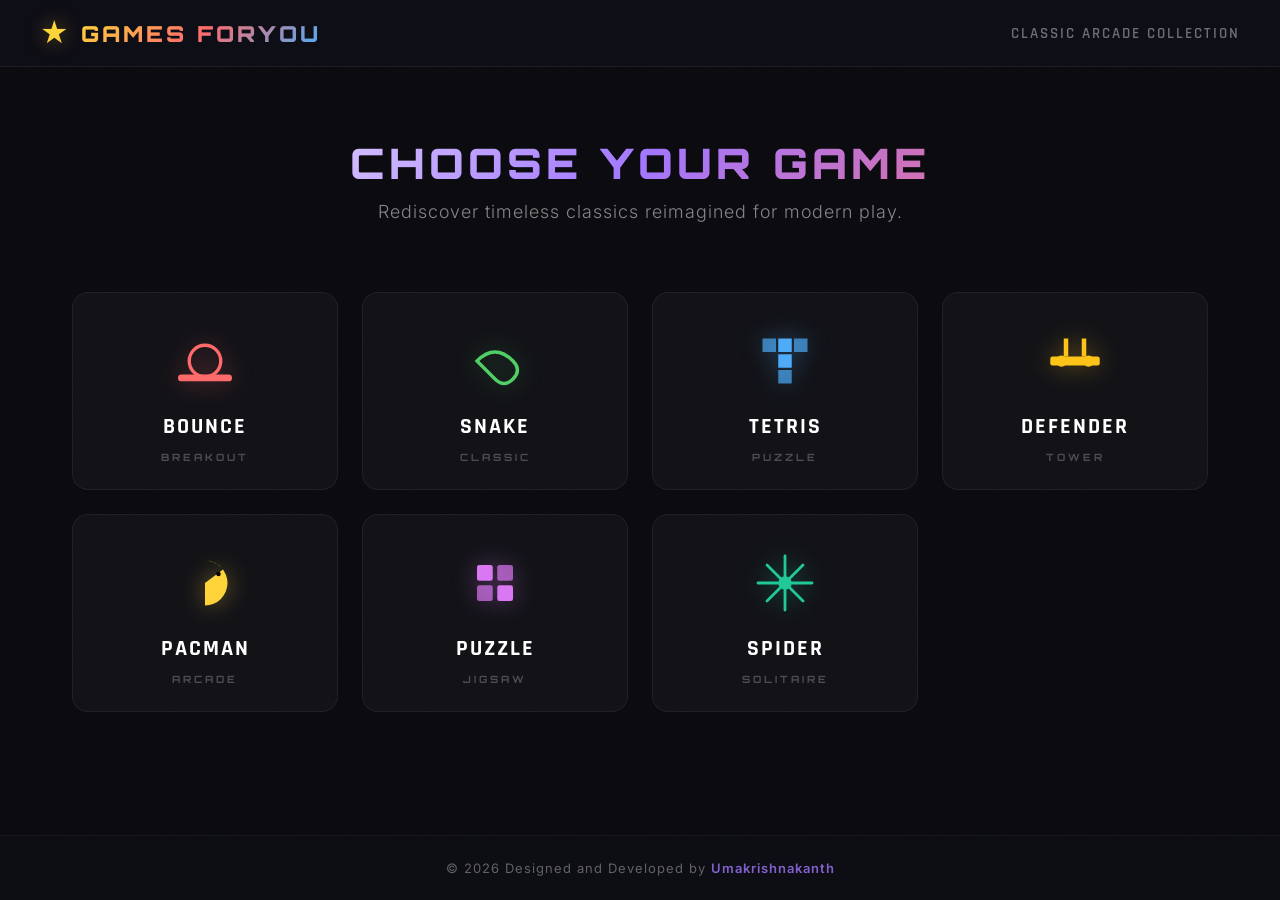
==== index.html @ 861fe123 "Move files from ukkgames/ to root" ====
<!DOCTYPE html>
<html lang="en">
<head>
    <meta charset="utf-8" />
    <meta name="viewport" content="width=device-width, initial-scale=1.0" />
    <title>Games Foryou</title>
    <link rel="icon" type="image/svg+xml" href="data:image/svg+xml,%3Csvg xmlns='http://www.w3.org/2000/svg' viewBox='0 0 100 100'%3E%3Crect x='12' y='30' width='76' height='46' rx='12' fill='%230a0a0f' stroke='%23ffd43b' stroke-width='4'/%3E%3Ccircle cx='32' cy='53' r='10' fill='none' stroke='%23ff6b6b' stroke-width='3'/%3E%3Ccircle cx='68' cy='53' r='10' fill='none' stroke='%234dabf7' stroke-width='3'/%3E%3Cpath d='M44 53 L56 53' stroke='%23ffd43b' stroke-width='3' stroke-linecap='round'/%3E%3Crect x='22' y='76' width='6' height='10' rx='2' fill='%234dabf7'/%3E%3Crect x='42' y='76' width='6' height='10' rx='2' fill='%23ff6b6b'/%3E%3Crect x='52' y='76' width='6' height='10' rx='2' fill='%23ff6b6b'/%3E%3Crect x='72' y='76' width='6' height='10' rx='2' fill='%234dabf7'/%3E%3C/svg%3E" />
    <link rel="alternate icon" href="data:image/svg+xml,%3Csvg xmlns='http://www.w3.org/2000/svg' viewBox='0 0 100 100'%3E%3Crect x='12' y='30' width='76' height='46' rx='12' fill='%230a0a0f' stroke='%23ffd43b' stroke-width='4'/%3E%3Ccircle cx='32' cy='53' r='10' fill='none' stroke='%23ff6b6b' stroke-width='3'/%3E%3Ccircle cx='68' cy='53' r='10' fill='none' stroke='%234dabf7' stroke-width='3'/%3E%3Cpath d='M44 53 L56 53' stroke='%23ffd43b' stroke-width='3' stroke-linecap='round'/%3E%3Crect x='22' y='76' width='6' height='10' rx='2' fill='%234dabf7'/%3E%3Crect x='42' y='76' width='6' height='10' rx='2' fill='%23ff6b6b'/%3E%3Crect x='52' y='76' width='6' height='10' rx='2' fill='%23ff6b6b'/%3E%3Crect x='72' y='76' width='6' height='10' rx='2' fill='%234dabf7'/%3E%3C/svg%3E" />
    <link rel="stylesheet" href="style.css" />
    <link rel="preconnect" href="https://fonts.googleapis.com" />
    <link href="https://fonts.googleapis.com/css2?family=Orbitron:wght@400;700;900&family=Rajdhani:wght@500;600;700&family=Inter:wght@300;400;600&display=swap" rel="stylesheet" />
</head>
<body>
    <div class="bg-effects"></div>
    <div class="noise-overlay"></div>

    <header>
        <div class="header-inner">
            <div class="logo">
                <span class="logo-icon">&#9733;</span>
                <h1>Games Foryou</h1>
            </div>
            <p class="tagline">Classic Arcade Collection</p>
        </div>
    </header>

    <main>
        <div class="hero">
            <h2 class="hero-title">Choose Your Game</h2>
            <p class="hero-sub">Rediscover timeless classics reimagined for modern play.</p>
        </div>

        <div class="game-grid" id="gameGrid">
            <a href="#bounce" class="game-card" data-game="bounce" style="--accent:#ff6b6b;">
                <div class="card-bg"></div>
                <div class="card-icon">
                    <svg viewBox="0 0 64 64"><circle cx="32" cy="32" r="14" fill="none" stroke="currentColor" stroke-width="3"/><rect x="8" y="44" width="48" height="6" rx="3" fill="currentColor"/></svg>
                </div>
                <div class="card-content">
                    <h3>Bounce</h3>
                    <span class="card-count">Breakout</span>
                </div>
                <div class="card-glow"></div>
            </a>
            <a href="#snake" class="game-card" data-game="snake" style="--accent:#51cf66;">
                <div class="card-bg"></div>
                <div class="card-icon">
                    <svg viewBox="0 0 64 64"><path d="M16 32 Q32 16 48 32 Q56 40 48 48 Q40 56 32 48 Q24 40 16 32Z" fill="none" stroke="currentColor" stroke-width="3"/></svg>
                </div>
                <div class="card-content">
                    <h3>Snake</h3>
                    <span class="card-count">Classic</span>
                </div>
                <div class="card-glow"></div>
            </a>
            <a href="#tetris" class="game-card" data-game="tetris" style="--accent:#4dabf7;">
                <div class="card-bg"></div>
                <div class="card-icon">
                    <svg viewBox="0 0 64 64"><rect x="12" y="12" width="12" height="12" fill="currentColor" opacity="0.7"/><rect x="26" y="12" width="12" height="12" fill="currentColor"/><rect x="40" y="12" width="12" height="12" fill="currentColor" opacity="0.7"/><rect x="26" y="26" width="12" height="12" fill="currentColor"/><rect x="26" y="40" width="12" height="12" fill="currentColor" opacity="0.7"/></svg>
                </div>
                <div class="card-content">
                    <h3>Tetris</h3>
                    <span class="card-count">Puzzle</span>
                </div>
                <div class="card-glow"></div>
            </a>
            <a href="#defender" class="game-card" data-game="defender" style="--accent:#fcc419;">
                <div class="card-bg"></div>
                <div class="card-icon">
                    <svg viewBox="0 0 64 64"><rect x="10" y="28" width="44" height="8" rx="2" fill="currentColor"/><rect x="22" y="12" width="4" height="16" fill="currentColor"/><rect x="38" y="12" width="4" height="16" fill="currentColor"/><circle cx="20" cy="32" r="4" fill="none" stroke="currentColor" stroke-width="2"/><circle cx="44" cy="32" r="4" fill="none" stroke="currentColor" stroke-width="2"/></svg>
                </div>
                <div class="card-content">
                    <h3>Defender</h3>
                    <span class="card-count">Tower</span>
                </div>
                <div class="card-glow"></div>
            </a>
            <a href="#pacman" class="game-card" data-game="pacman" style="--accent:#ffd43b;">
                <div class="card-bg"></div>
                <div class="card-icon">
                    <svg viewBox="0 0 64 64"><path d="M32 12 A20 20 0 1 1 32 52 L32 32 L48 20 A20 20 0 0 0 32 12Z" fill="currentColor"/><circle cx="44" cy="24" r="2" fill="#000"/></svg>
                </div>
                <div class="card-content">
                    <h3>Pacman</h3>
                    <span class="card-count">Arcade</span>
                </div>
                <div class="card-glow"></div>
            </a>
            <a href="#puzzle" class="game-card" data-game="puzzle" style="--accent:#da77f2;">
                <div class="card-bg"></div>
                <div class="card-icon">
                    <svg viewBox="0 0 64 64"><rect x="16" y="16" width="14" height="14" rx="2" fill="currentColor"/><rect x="34" y="16" width="14" height="14" rx="2" fill="currentColor" opacity="0.7"/><rect x="16" y="34" width="14" height="14" rx="2" fill="currentColor" opacity="0.7"/><rect x="34" y="34" width="14" height="14" rx="2" fill="currentColor"/></svg>
                </div>
                <div class="card-content">
                    <h3>Puzzle</h3>
                    <span class="card-count">Jigsaw</span>
                </div>
                <div class="card-glow"></div>
            </a>
            <a href="#spider" class="game-card" data-game="spider" style="--accent:#20c997;">
                <div class="card-bg"></div>
                <div class="card-icon">
                    <svg viewBox="0 0 64 64"><circle cx="32" cy="32" r="6" fill="currentColor"/><path d="M32 38 L32 56 M32 26 L32 8 M38 32 L56 32 M26 32 L8 32 M36 28 L48 16 M28 36 L16 48 M36 36 L48 48 M28 28 L16 16" stroke="currentColor" stroke-width="2.5" stroke-linecap="round"/></svg>
                </div>
                <div class="card-content">
                    <h3>Spider</h3>
                    <span class="card-count">Solitaire</span>
                </div>
                <div class="card-glow"></div>
            </a>
        </div>

        <div class="game-frame-container" id="gameFrameContainer">
            <div class="frame-header">
                <span class="frame-title" id="gameTitle">Bounce</span>
                <button class="close-frame" id="closeFrame" aria-label="Close game">&times;</button>
            </div>
            <div class="frame-body">
                <div class="frame-spinner" id="frameSpinner">
                    <div class="spinner-ring"></div>
                    <span class="spinner-text">Loading game...</span>
                </div>
                <iframe id="machine" title="Game Frame" name="game-frame"></iframe>
            </div>
        </div>
    </main>

    <footer>
        <p>&copy; 2026 Designed and Developed by <a href="https://github.com/ukk1019-yhat" target="_blank" rel="noopener">Umakrishnakanth</a></p>
    </footer>

    <script>
        document.addEventListener("DOMContentLoaded", () => {
            document.body.classList.add("page-loaded");
        });

        function play(game) {
            const container = document.getElementById("gameFrameContainer");
            const iframe = document.getElementById("machine");
            const title = document.getElementById("gameTitle");
            const spinner = document.getElementById("frameSpinner");
            const cards = document.querySelectorAll(".game-card");
            const hero = document.querySelector(".hero");

            cards.forEach(c => c.classList.remove("active"));
            const activeCard = document.querySelector(`.game-card[data-game="${game}"]`);
            if (activeCard) activeCard.classList.add("active");

            title.textContent = game.charAt(0).toUpperCase() + game.slice(1);
            spinner.classList.add("visible");
            iframe.classList.remove("loaded");
            iframe.src = game + "/index.html";
            container.classList.add("open");
            hero.classList.add("hero-hidden");
            hero.style.display = "none";
            document.title = "Games Foryou - " + game.charAt(0).toUpperCase() + game.slice(1);
            document.documentElement.scrollTop = container.offsetTop - 80;
        }

        function closeGame() {
            const container = document.getElementById("gameFrameContainer");
            const hero = document.querySelector(".hero");
            const cards = document.querySelectorAll(".game-card");
            container.classList.remove("open");
            hero.classList.remove("hero-hidden");
            hero.style.display = "";
            cards.forEach(c => c.classList.remove("active"));
            document.getElementById("gameTitle").textContent = "";
            document.getElementById("frameSpinner").classList.remove("visible");
            document.getElementById("machine").src = "";
            document.getElementById("machine").classList.remove("loaded");
            document.title = "Games Foryou";
        }

        document.getElementById("machine").addEventListener("load", () => {
            document.getElementById("frameSpinner").classList.remove("visible");
            document.getElementById("machine").classList.add("loaded");
        });

        window.addEventListener("DOMContentLoaded", () => {
            const hash = location.hash.substring(1);
            if (hash) {
                play(hash);
            }

            document.getElementById("gameGrid").addEventListener("click", (e) => {
                const card = e.target.closest(".game-card");
                if (card && card.dataset.game) {
                    e.preventDefault();
                    play(card.dataset.game);
                    history.pushState(null, "", "#" + card.dataset.game);
                }
            });

            document.getElementById("closeFrame").addEventListener("click", closeGame);

            window.addEventListener("popstate", () => {
                const hash = location.hash.substring(1);
                if (hash) {
                    play(hash);
                } else {
                    closeGame();
                }
            });

            const observer = new IntersectionObserver((entries) => {
                entries.forEach((entry, i) => {
                    if (entry.isIntersecting) {
                        setTimeout(() => {
                            entry.target.classList.add("card-visible");
                        }, entry.target.dataset.index * 80);
                        observer.unobserve(entry.target);
                    }
                });
            }, { threshold: 0.15, rootMargin: "0px 0px -40px 0px" });

            document.querySelectorAll(".game-card").forEach((card, i) => {
                card.dataset.index = i;
                observer.observe(card);
            });
        });
    </script>
</body>
</html>
---- style.css ----
*,
*::before,
*::after {
    margin: 0;
    padding: 0;
    box-sizing: border-box;
}

html {
    height: 100%;
    scroll-behavior: smooth;
}

body {
    min-height: 100%;
    font-family: "Inter", "Segoe UI", sans-serif;
    background: #0a0a0f;
    color: #e0e0e0;
    overflow-x: hidden;
    display: flex;
    flex-direction: column;
    position: relative;
    opacity: 0;
    transition: opacity 0.6s ease;
}

body.page-loaded {
    opacity: 1;
}

.bg-effects {
    position: fixed;
    inset: 0;
    z-index: 0;
    pointer-events: none;
    animation: ambientShift 20s ease-in-out infinite alternate;
}

@keyframes ambientShift {
    0% { background: radial-gradient(ellipse at 20% 50%, rgba(120, 80, 255, 0.08) 0%, transparent 50%), radial-gradient(ellipse at 80% 20%, rgba(255, 100, 100, 0.06) 0%, transparent 50%), radial-gradient(ellipse at 50% 80%, rgba(0, 200, 255, 0.06) 0%, transparent 50%); }
    33% { background: radial-gradient(ellipse at 30% 60%, rgba(120, 80, 255, 0.1) 0%, transparent 50%), radial-gradient(ellipse at 70% 30%, rgba(255, 100, 100, 0.08) 0%, transparent 50%), radial-gradient(ellipse at 60% 70%, rgba(0, 200, 255, 0.08) 0%, transparent 50%); }
    66% { background: radial-gradient(ellipse at 60% 30%, rgba(162, 119, 255, 0.08) 0%, transparent 50%), radial-gradient(ellipse at 20% 70%, rgba(255, 200, 50, 0.06) 0%, transparent 50%), radial-gradient(ellipse at 80% 60%, rgba(0, 255, 200, 0.06) 0%, transparent 50%); }
    100% { background: radial-gradient(ellipse at 70% 40%, rgba(120, 80, 255, 0.08) 0%, transparent 50%), radial-gradient(ellipse at 30% 20%, rgba(255, 100, 100, 0.06) 0%, transparent 50%), radial-gradient(ellipse at 50% 80%, rgba(0, 200, 255, 0.08) 0%, transparent 50%); }
}

.noise-overlay {
    position: fixed;
    inset: 0;
    z-index: 1;
    pointer-events: none;
    opacity: 0.025;
    background-image: url("data:image/svg+xml,%3Csvg viewBox='0 0 256 256' xmlns='http://www.w3.org/2000/svg'%3E%3Cfilter id='n'%3E%3CfeTurbulence type='fractalNoise' baseFrequency='0.9' numOctaves='4' stitchTiles='stitch'/%3E%3C/filter%3E%3Crect width='100%25' height='100%25' filter='url(%23n)'/%3E%3C/svg%3E");
    background-repeat: repeat;
    background-size: 256px 256px;
}

header {
    position: relative;
    z-index: 10;
    background: rgba(16, 16, 24, 0.85);
    backdrop-filter: blur(20px);
    -webkit-backdrop-filter: blur(20px);
    border-bottom: 1px solid rgba(255, 255, 255, 0.06);
    padding: 16px 32px;
    animation: slideDown 0.5s ease;
}

@keyframes slideDown {
    0% { transform: translateY(-100%); opacity: 0; }
    100% { transform: translateY(0); opacity: 1; }
}

.header-inner {
    max-width: 1200px;
    margin: 0 auto;
    display: flex;
    align-items: center;
    justify-content: space-between;
}

.logo {
    display: flex;
    align-items: center;
    gap: 12px;
}

.logo-icon {
    font-size: 28px;
    color: #ffd43b;
    text-shadow: 0 0 20px rgba(255, 212, 59, 0.4);
    animation: spin 8s linear infinite;
}

@keyframes spin {
    to { transform: rotate(360deg); }
}

.logo h1 {
    font-family: "Orbitron", monospace;
    font-size: 22px;
    font-weight: 900;
    letter-spacing: 3px;
    text-transform: uppercase;
    background: linear-gradient(135deg, #ffd43b, #ff6b6b, #4dabf7);
    -webkit-background-clip: text;
    -webkit-text-fill-color: transparent;
    background-clip: text;
}

.tagline {
    font-family: "Rajdhani", sans-serif;
    font-size: 15px;
    font-weight: 600;
    letter-spacing: 2px;
    color: rgba(255, 255, 255, 0.4);
    text-transform: uppercase;
}

main {
    position: relative;
    z-index: 2;
    flex: 1;
    max-width: 1200px;
    margin: 0 auto;
    padding: 40px 32px 80px;
    width: 100%;
}

.hero {
    text-align: center;
    margin-bottom: 50px;
    padding: 30px 0 20px;
    transition: opacity 0.4s ease, transform 0.4s ease, margin 0.4s ease;
}

.hero.hero-hidden {
    opacity: 0;
    transform: translateY(-20px) scale(0.96);
    pointer-events: none;
    margin-bottom: 0;
    padding: 0;
}

.hero-title {
    font-family: "Orbitron", monospace;
    font-size: 42px;
    font-weight: 900;
    letter-spacing: 4px;
    text-transform: uppercase;
    background: linear-gradient(135deg, #ffffff 0%, #a277ff 50%, #ff6b6b 100%);
    -webkit-background-clip: text;
    -webkit-text-fill-color: transparent;
    background-clip: text;
    margin-bottom: 12px;
    animation: heroGlow 3s ease-in-out infinite alternate;
}

@keyframes heroGlow {
    0% { filter: drop-shadow(0 0 10px rgba(162, 119, 255, 0.2)); }
    100% { filter: drop-shadow(0 0 25px rgba(162, 119, 255, 0.4)); }
}

.hero-sub {
    font-size: 18px;
    color: rgba(255, 255, 255, 0.5);
    font-weight: 300;
    letter-spacing: 1px;
    animation: fadeInUp 0.7s ease 0.2s both;
}

@keyframes fadeInUp {
    0% { opacity: 0; transform: translateY(20px); }
    100% { opacity: 1; transform: translateY(0); }
}

.game-grid {
    display: grid;
    grid-template-columns: repeat(auto-fill, minmax(260px, 1fr));
    gap: 24px;
    margin-bottom: 40px;
}

.game-card {
    position: relative;
    display: flex;
    flex-direction: column;
    align-items: center;
    padding: 32px 24px 24px;
    border-radius: 16px;
    background: rgba(255, 255, 255, 0.03);
    border: 1px solid rgba(255, 255, 255, 0.06);
    text-decoration: none;
    color: inherit;
    cursor: pointer;
    overflow: hidden;
    transition: transform 0.35s cubic-bezier(0.34, 1.56, 0.64, 1), box-shadow 0.35s ease, border-color 0.35s ease;
    isolation: isolate;
    opacity: 0;
    transform: translateY(30px);
    transition: opacity 0.5s ease, transform 0.5s cubic-bezier(0.34, 1.56, 0.64, 1), box-shadow 0.35s ease, border-color 0.35s ease;
}

.game-card.card-visible {
    opacity: 1;
    transform: translateY(0);
}

.game-card:hover {
    transform: translateY(-8px) scale(1.02);
    border-color: var(--accent);
    box-shadow: 0 20px 60px rgba(0, 0, 0, 0.5), 0 0 40px color-mix(in srgb, var(--accent) 20%, transparent);
}

@supports not (color: color-mix(in srgb, red, blue)) {
    .game-card:hover {
        box-shadow: 0 20px 60px rgba(0, 0, 0, 0.5), 0 0 40px var(--accent);
    }
}

.game-card:active {
    transform: translateY(-2px) scale(1.01);
}

.card-bg {
    position: absolute;
    inset: 0;
    background: radial-gradient(circle at 50% 0%, var(--accent), transparent 70%);
    opacity: 0;
    transition: opacity 0.4s ease;
    z-index: 0;
}

.game-card:hover .card-bg,
.game-card.active .card-bg {
    opacity: 0.08;
}

.card-icon {
    position: relative;
    z-index: 1;
    width: 72px;
    height: 72px;
    margin-bottom: 16px;
    color: var(--accent);
    filter: drop-shadow(0 0 12px color-mix(in srgb, var(--accent) 40%, transparent));
    transition: transform 0.4s cubic-bezier(0.34, 1.56, 0.64, 1), filter 0.4s ease;
}

@supports not (color: color-mix(in srgb, red, blue)) {
    .card-icon {
        filter: drop-shadow(0 0 12px var(--accent));
    }
}

.game-card:hover .card-icon {
    transform: scale(1.15) rotate(-5deg);
    filter: drop-shadow(0 0 30px color-mix(in srgb, var(--accent) 50%, transparent));
}

@supports not (color: color-mix(in srgb, red, blue)) {
    .game-card:hover .card-icon {
        filter: drop-shadow(0 0 30px var(--accent));
    }
}

.card-content {
    position: relative;
    z-index: 1;
    text-align: center;
    width: 100%;
}

.card-content h3 {
    font-family: "Rajdhani", sans-serif;
    font-size: 22px;
    font-weight: 700;
    letter-spacing: 2px;
    text-transform: uppercase;
    color: #fff;
    margin-bottom: 4px;
}

.card-count {
    font-family: "Orbitron", monospace;
    font-size: 10px;
    font-weight: 700;
    letter-spacing: 3px;
    color: rgba(255, 255, 255, 0.25);
    text-transform: uppercase;
}

.card-glow {
    position: absolute;
    bottom: -2px;
    left: 50%;
    transform: translateX(-50%);
    width: 60%;
    height: 3px;
    border-radius: 3px;
    background: var(--accent);
    opacity: 0;
    transition: opacity 0.35s ease, width 0.35s ease;
}

.game-card:hover .card-glow,
.game-card.active .card-glow {
    opacity: 1;
    width: 80%;
}

.game-card.active {
    border-color: var(--accent);
    transform: translateY(-4px);
    box-shadow: 0 0 30px color-mix(in srgb, var(--accent) 25%, transparent);
}

@supports not (color: color-mix(in srgb, red, blue)) {
    .game-card.active {
        box-shadow: 0 0 30px var(--accent);
    }
}

.game-frame-container {
    display: none;
    flex-direction: column;
    border-radius: 16px;
    overflow: hidden;
    background: rgba(0, 0, 0, 0.6);
    border: 1px solid rgba(255, 255, 255, 0.08);
    box-shadow: 0 30px 80px rgba(0, 0, 0, 0.6);
    animation: frameEnter 0.5s cubic-bezier(0.34, 1.56, 0.64, 1);
    margin-top: 10px;
}

.game-frame-container.open {
    display: flex;
}

@keyframes frameEnter {
    0% {
        opacity: 0;
        transform: translateY(40px) scale(0.95);
    }
    100% {
        opacity: 1;
        transform: translateY(0) scale(1);
    }
}

.frame-header {
    display: flex;
    align-items: center;
    justify-content: space-between;
    padding: 12px 20px;
    background: rgba(255, 255, 255, 0.04);
    border-bottom: 1px solid rgba(255, 255, 255, 0.06);
}

.frame-title {
    font-family: "Rajdhani", sans-serif;
    font-size: 16px;
    font-weight: 700;
    letter-spacing: 2px;
    text-transform: uppercase;
    color: rgba(255, 255, 255, 0.8);
}

.close-frame {
    background: none;
    border: none;
    color: rgba(255, 255, 255, 0.4);
    font-size: 24px;
    cursor: pointer;
    width: 32px;
    height: 32px;
    display: flex;
    align-items: center;
    justify-content: center;
    border-radius: 8px;
    transition: background 0.2s, color 0.2s, transform 0.3s ease;
    line-height: 1;
}

.close-frame:hover {
    background: rgba(255, 255, 255, 0.1);
    color: #fff;
    transform: rotate(90deg);
}

.frame-body {
    position: relative;
    width: 100%;
    min-height: 300px;
}

.frame-spinner {
    position: absolute;
    inset: 0;
    display: flex;
    flex-direction: column;
    align-items: center;
    justify-content: center;
    gap: 20px;
    background: #0a0a0f;
    z-index: 5;
    opacity: 0;
    pointer-events: none;
    transition: opacity 0.3s ease;
}

.frame-spinner.visible {
    opacity: 1;
    pointer-events: auto;
}

.spinner-ring {
    width: 48px;
    height: 48px;
    border: 3px solid rgba(255, 255, 255, 0.06);
    border-top-color: #a277ff;
    border-right-color: #ff6b6b;
    border-radius: 50%;
    animation: spinnerRotate 0.8s linear infinite;
}

@keyframes spinnerRotate {
    to { transform: rotate(360deg); }
}

.spinner-text {
    font-family: "Rajdhani", sans-serif;
    font-size: 14px;
    font-weight: 600;
    letter-spacing: 3px;
    text-transform: uppercase;
    color: rgba(255, 255, 255, 0.3);
    animation: pulseText 1.5s ease-in-out infinite;
}

@keyframes pulseText {
    0%, 100% { opacity: 0.3; }
    50% { opacity: 0.7; }
}

#machine {
    width: 100%;
    height: 75vh;
    border: none;
    background: #000;
    display: block;
    opacity: 0;
    transition: opacity 0.4s ease;
}

#machine.loaded {
    opacity: 1;
}

footer {
    position: relative;
    z-index: 10;
    text-align: center;
    padding: 24px 32px;
    background: rgba(16, 16, 24, 0.6);
    backdrop-filter: blur(16px);
    -webkit-backdrop-filter: blur(16px);
    border-top: 1px solid rgba(255, 255, 255, 0.04);
    animation: fadeIn 0.8s ease 0.4s both;
}

@keyframes fadeIn {
    0% { opacity: 0; }
    100% { opacity: 1; }
}

footer p {
    font-size: 13px;
    color: rgba(255, 255, 255, 0.35);
    letter-spacing: 1px;
}

footer a {
    color: rgba(162, 119, 255, 0.8);
    text-decoration: none;
    font-weight: 600;
    transition: color 0.2s;
}

footer a:hover {
    color: #a277ff;
    text-decoration: underline;
}

@media (max-width: 768px) {
    header {
        padding: 12px 16px;
    }

    .header-inner {
        flex-direction: column;
        gap: 4px;
    }

    .logo h1 {
        font-size: 17px;
        letter-spacing: 2px;
    }

    .tagline {
        font-size: 12px;
    }

    main {
        padding: 24px 16px 60px;
    }

    .hero-title {
        font-size: 28px;
        letter-spacing: 2px;
    }

    .hero-sub {
        font-size: 15px;
    }

    .game-grid {
        grid-template-columns: repeat(auto-fill, minmax(160px, 1fr));
        gap: 14px;
    }

    .game-card {
        padding: 20px 14px 16px;
    }

    .card-icon {
        width: 52px;
        height: 52px;
        margin-bottom: 10px;
    }

    .card-content h3 {
        font-size: 17px;
    }

    .frame-body {
        min-height: 200px;
    }

    #machine {
        height: 55vh;
    }
}

@media (max-width: 480px) {
    .game-grid {
        grid-template-columns: repeat(2, 1fr);
        gap: 10px;
    }

    .game-card {
        padding: 14px 10px 12px;
        border-radius: 12px;
    }

    .card-icon {
        width: 40px;
        height: 40px;
        margin-bottom: 8px;
    }

    .card-content h3 {
        font-size: 14px;
        letter-spacing: 1px;
    }

    .card-count {
        font-size: 8px;
        letter-spacing: 2px;
    }

    .hero-title {
        font-size: 22px;
    }
}
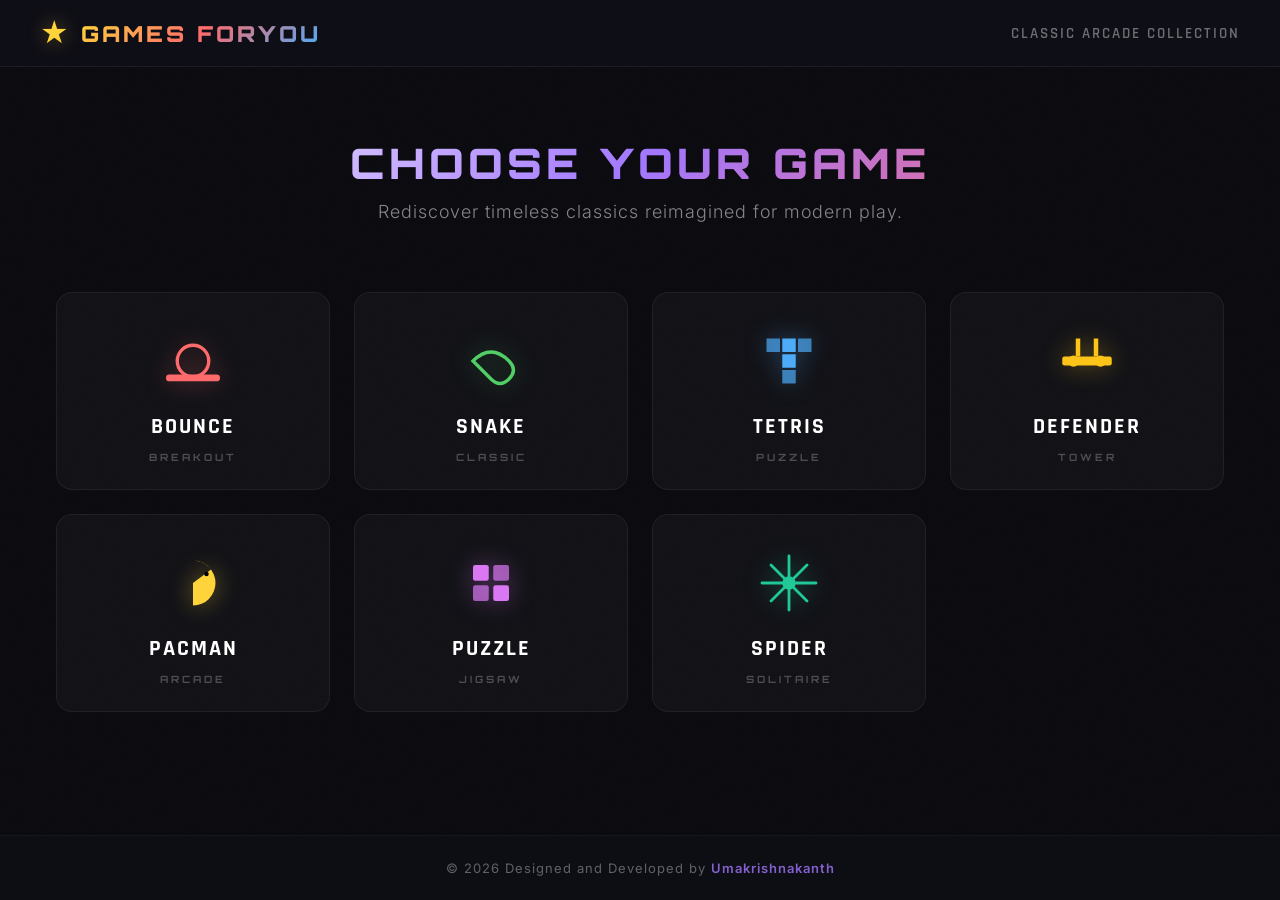
==== commit b3d5f155: "Make site fully responsive for mobile/phone usage" ====
--- a/index.html
+++ b/index.html
@@ -130,6 +130,15 @@
     </footer>
 
     <script>
+        (function() {
+            function setVH() {
+                const vh = window.innerHeight * 0.01;
+                document.documentElement.style.setProperty("--vh", vh + "px");
+            }
+            setVH();
+            window.addEventListener("resize", setVH);
+        })();
+
         document.addEventListener("DOMContentLoaded", () => {
             document.body.classList.add("page-loaded");
         });
@@ -154,7 +163,7 @@
             hero.classList.add("hero-hidden");
             hero.style.display = "none";
             document.title = "Games Foryou - " + game.charAt(0).toUpperCase() + game.slice(1);
-            document.documentElement.scrollTop = container.offsetTop - 80;
+            container.scrollIntoView({ behavior: "smooth", block: "start" });
         }
 
         function closeGame() {
@@ -170,6 +179,7 @@
             document.getElementById("machine").src = "";
             document.getElementById("machine").classList.remove("loaded");
             document.title = "Games Foryou";
+            window.scrollTo({ top: 0, behavior: "smooth" });
         }
 
         document.getElementById("machine").addEventListener("load", () => {
@@ -193,6 +203,25 @@
             });
 
             document.getElementById("closeFrame").addEventListener("click", closeGame);
+
+            document.addEventListener("keydown", (e) => {
+                if (e.key === "Escape") closeGame();
+            });
+
+            (function() {
+                let touchStartY = 0;
+                const frame = document.getElementById("gameFrameContainer");
+                frame.addEventListener("touchstart", (e) => {
+                    touchStartY = e.touches[0].clientY;
+                }, { passive: true });
+                frame.addEventListener("touchmove", (e) => {
+                    const dy = e.touches[0].clientY - touchStartY;
+                    if (dy > 80 && frame.classList.contains("open")) {
+                        closeGame();
+                        history.pushState(null, "", window.location.pathname);
+                    }
+                }, { passive: true });
+            })();
 
             window.addEventListener("popstate", () => {
                 const hash = location.hash.substring(1);
--- a/style.css
+++ b/style.css
@@ -205,15 +205,17 @@
     transform: translateY(0);
 }
 
-.game-card:hover {
-    transform: translateY(-8px) scale(1.02);
-    border-color: var(--accent);
-    box-shadow: 0 20px 60px rgba(0, 0, 0, 0.5), 0 0 40px color-mix(in srgb, var(--accent) 20%, transparent);
-}
-
-@supports not (color: color-mix(in srgb, red, blue)) {
+@media (hover: hover) {
     .game-card:hover {
-        box-shadow: 0 20px 60px rgba(0, 0, 0, 0.5), 0 0 40px var(--accent);
+        transform: translateY(-8px) scale(1.02);
+        border-color: var(--accent);
+        box-shadow: 0 20px 60px rgba(0, 0, 0, 0.5), 0 0 40px color-mix(in srgb, var(--accent) 20%, transparent);
+    }
+
+    @supports not (color: color-mix(in srgb, red, blue)) {
+        .game-card:hover {
+            box-shadow: 0 20px 60px rgba(0, 0, 0, 0.5), 0 0 40px var(--accent);
+        }
     }
 }
 
@@ -230,7 +232,12 @@
     z-index: 0;
 }
 
-.game-card:hover .card-bg,
+@media (hover: hover) {
+    .game-card:hover .card-bg {
+        opacity: 0.08;
+    }
+}
+
 .game-card.active .card-bg {
     opacity: 0.08;
 }
@@ -252,14 +259,16 @@
     }
 }
 
-.game-card:hover .card-icon {
-    transform: scale(1.15) rotate(-5deg);
-    filter: drop-shadow(0 0 30px color-mix(in srgb, var(--accent) 50%, transparent));
-}
-
-@supports not (color: color-mix(in srgb, red, blue)) {
+@media (hover: hover) {
     .game-card:hover .card-icon {
-        filter: drop-shadow(0 0 30px var(--accent));
+        transform: scale(1.15) rotate(-5deg);
+        filter: drop-shadow(0 0 30px color-mix(in srgb, var(--accent) 50%, transparent));
+    }
+
+    @supports not (color: color-mix(in srgb, red, blue)) {
+        .game-card:hover .card-icon {
+            filter: drop-shadow(0 0 30px var(--accent));
+        }
     }
 }
 
@@ -302,7 +311,13 @@
     transition: opacity 0.35s ease, width 0.35s ease;
 }
 
-.game-card:hover .card-glow,
+@media (hover: hover) {
+    .game-card:hover .card-glow {
+        opacity: 1;
+        width: 80%;
+    }
+}
+
 .game-card.active .card-glow {
     opacity: 1;
     width: 80%;
@@ -445,6 +460,7 @@
 #machine {
     width: 100%;
     height: 75vh;
+    height: calc(var(--vh, 1vh) * 75);
     border: none;
     background: #000;
     display: block;
@@ -515,12 +531,12 @@
     }
 
     .hero-title {
-        font-size: 28px;
+        font-size: clamp(22px, 5vw, 28px);
         letter-spacing: 2px;
     }
 
     .hero-sub {
-        font-size: 15px;
+        font-size: clamp(13px, 3vw, 15px);
     }
 
     .game-grid {
@@ -539,7 +555,7 @@
     }
 
     .card-content h3 {
-        font-size: 17px;
+        font-size: clamp(15px, 3vw, 17px);
     }
 
     .frame-body {
@@ -548,6 +564,7 @@
 
     #machine {
         height: 55vh;
+        height: calc(var(--vh, 1vh) * 55);
     }
 }
 
@@ -560,6 +577,14 @@
     .game-card {
         padding: 14px 10px 12px;
         border-radius: 12px;
+        -webkit-tap-highlight-color: transparent;
+        touch-action: manipulation;
+        cursor: pointer;
+    }
+
+    .game-card:active {
+        transform: translateY(-2px) scale(0.98);
+        border-color: var(--accent);
     }
 
     .card-icon {
@@ -569,7 +594,7 @@
     }
 
     .card-content h3 {
-        font-size: 14px;
+        font-size: clamp(12px, 3.5vw, 14px);
         letter-spacing: 1px;
     }
 
@@ -579,6 +604,140 @@
     }
 
     .hero-title {
-        font-size: 22px;
-    }
-}
+        font-size: clamp(18px, 6vw, 22px);
+    }
+
+    .hero {
+        margin-bottom: 30px;
+        padding: 20px 0 10px;
+    }
+
+    .frame-header {
+        padding: 10px 14px;
+    }
+
+    .frame-title {
+        font-size: 13px;
+    }
+
+    .close-frame {
+        width: 28px;
+        height: 28px;
+        font-size: 20px;
+    }
+
+    #machine {
+        height: 50vh;
+        height: calc(var(--vh, 1vh) * 50);
+    }
+}
+
+@media (max-width: 380px) {
+    .game-grid {
+        grid-template-columns: 1fr 1fr;
+        gap: 8px;
+    }
+
+    .game-card {
+        padding: 10px 8px;
+        border-radius: 10px;
+    }
+
+    .card-icon {
+        width: 32px;
+        height: 32px;
+        margin-bottom: 6px;
+    }
+
+    .card-content h3 {
+        font-size: 11px;
+        letter-spacing: 0.5px;
+    }
+
+    .card-count {
+        font-size: 7px;
+        letter-spacing: 1px;
+    }
+
+    .logo h1 {
+        font-size: 14px;
+        letter-spacing: 1px;
+    }
+
+    .logo-icon {
+        font-size: 20px;
+    }
+
+    .tagline {
+        font-size: 10px;
+    }
+
+    #machine {
+        height: 45vh;
+        height: calc(var(--vh, 1vh) * 45);
+    }
+
+    .frame-body {
+        min-height: 150px;
+    }
+}
+
+@media (orientation: landscape) and (max-height: 500px) {
+    header {
+        padding: 6px 16px;
+    }
+
+    .hero {
+        margin-bottom: 16px;
+        padding: 10px 0;
+    }
+
+    .hero-title {
+        font-size: 18px;
+        margin-bottom: 4px;
+    }
+
+    .hero-sub {
+        font-size: 12px;
+    }
+
+    .game-grid {
+        gap: 8px;
+    }
+
+    .game-card {
+        padding: 10px 8px;
+    }
+
+    .card-icon {
+        width: 32px;
+        height: 32px;
+        margin-bottom: 4px;
+    }
+
+    .card-content h3 {
+        font-size: 12px;
+    }
+
+    #machine {
+        height: 70vh;
+        height: calc(var(--vh, 1vh) * 70);
+    }
+}
+
+@supports (padding: env(safe-area-inset-bottom)) {
+    main {
+        padding-left: max(16px, env(safe-area-inset-left));
+        padding-right: max(16px, env(safe-area-inset-right));
+        padding-bottom: max(60px, env(safe-area-inset-bottom));
+    }
+
+    footer {
+        padding-bottom: max(24px, env(safe-area-inset-bottom));
+    }
+
+    .game-frame-container {
+        margin-left: env(safe-area-inset-left);
+        margin-right: env(safe-area-inset-right);
+    }
+}
